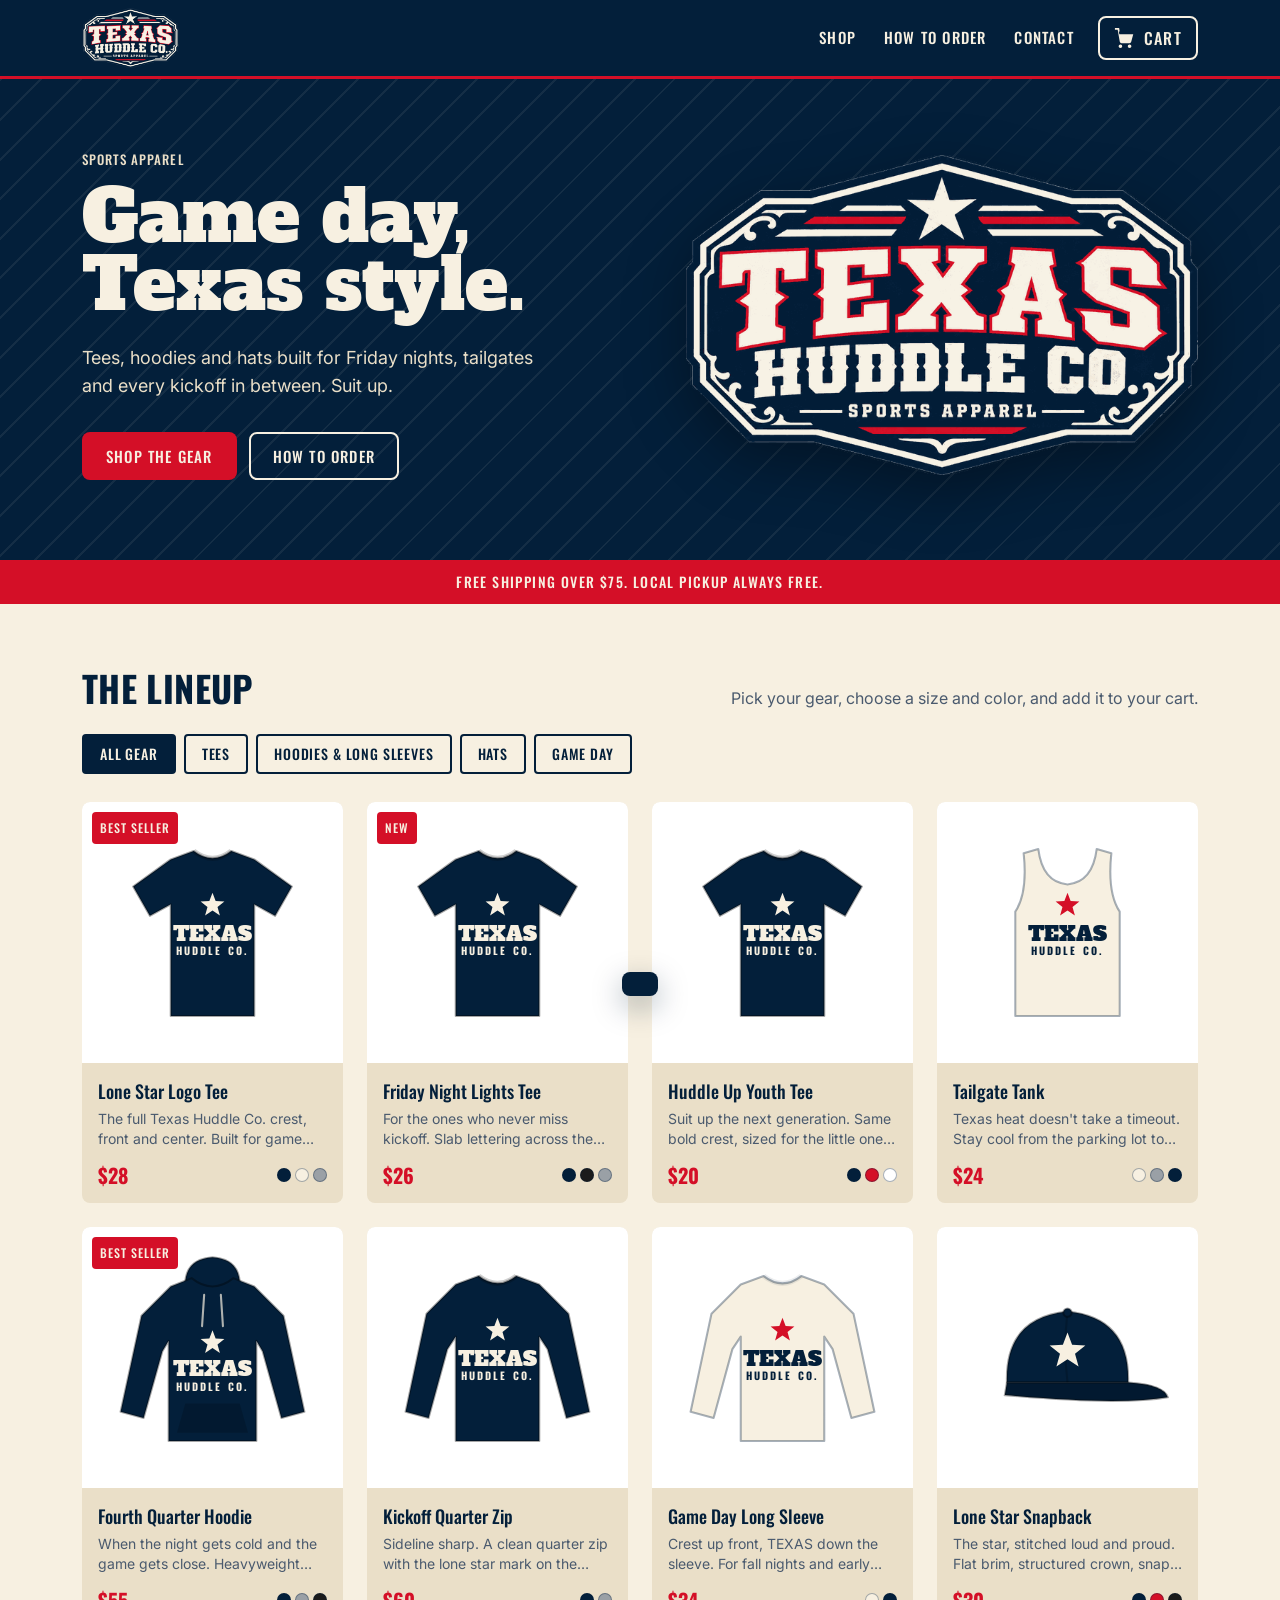
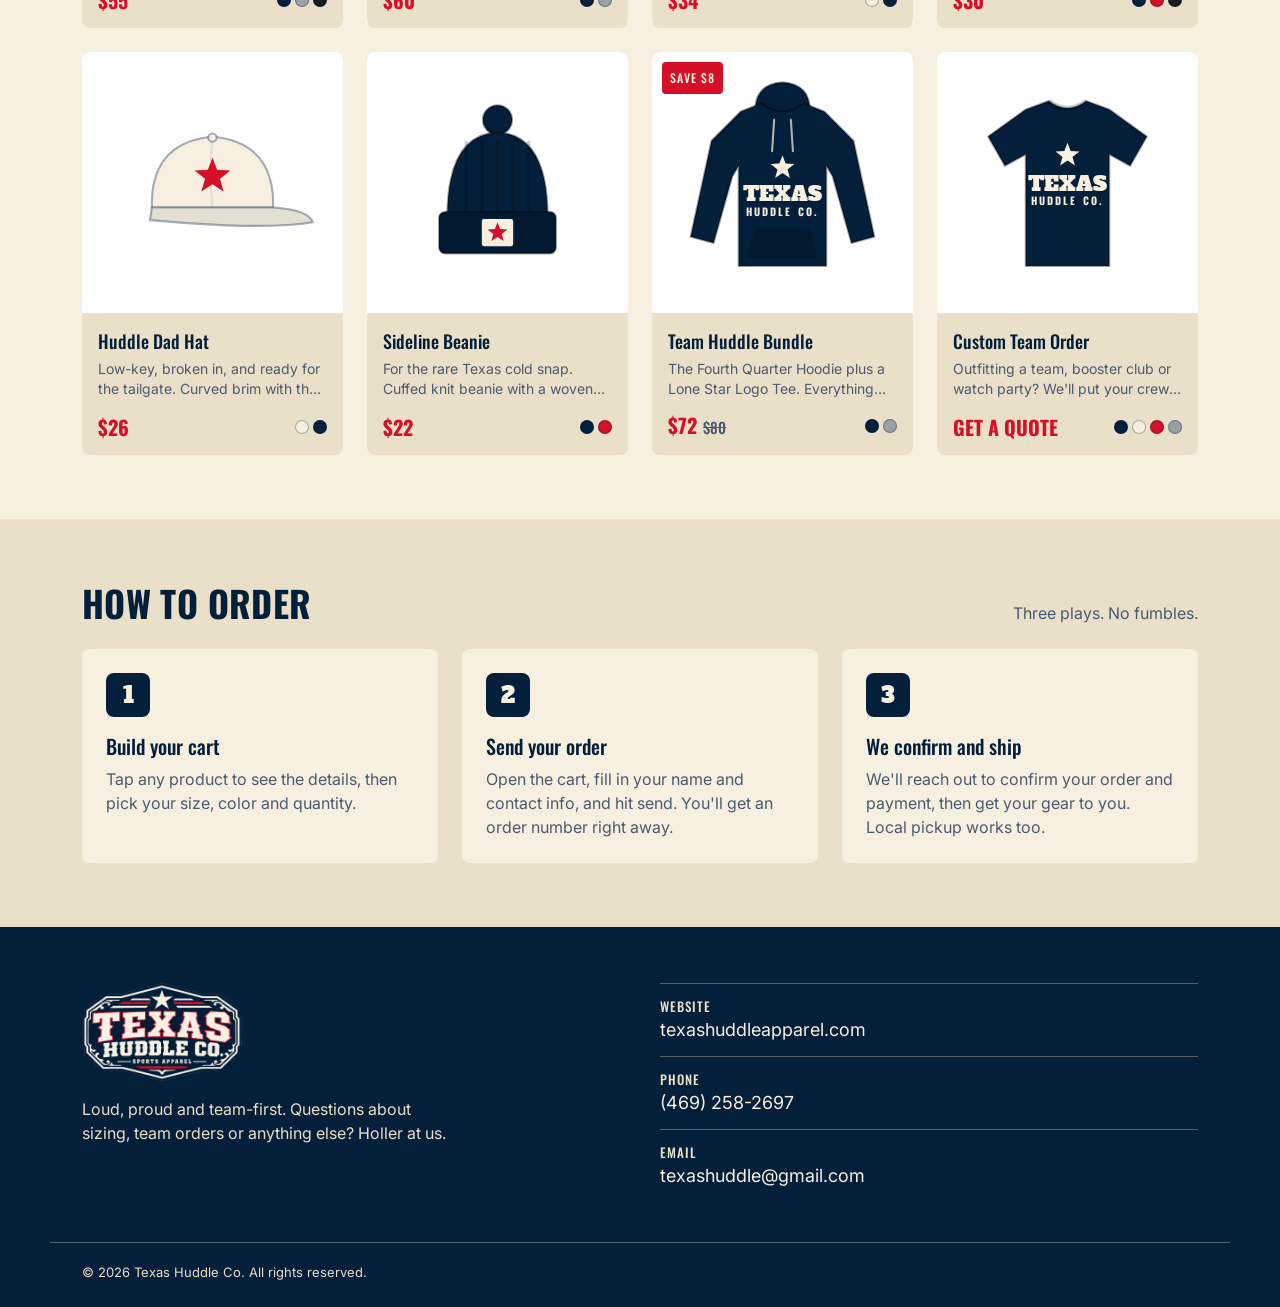
==== index.html @ c9c76880 "Add Texas Huddle Co. storefront website Static site with product catalog, product detail window with" ====
<!doctype html>
<html lang="en">
<head>
  <meta charset="utf-8">
  <meta name="viewport" content="width=device-width, initial-scale=1">
  <title>Texas Huddle Co. | Sports Apparel</title>
  <meta name="description" content="Texas Huddle Co. sports apparel. Tees, hoodies and hats built for game day, Texas style.">
  <meta name="theme-color" content="#031F3A">
  <link rel="icon" type="image/png" href="assets/favicon.png">
  <link rel="apple-touch-icon" href="assets/apple-touch-icon.png">
  <link rel="preconnect" href="https://fonts.googleapis.com">
  <link rel="preconnect" href="https://fonts.gstatic.com" crossorigin>
  <link href="https://fonts.googleapis.com/css2?family=Alfa+Slab+One&family=Inter:wght@400;600&family=Oswald:wght@500;700&display=swap" rel="stylesheet">
  <link rel="stylesheet" href="css/styles.css">
</head>
<body>
  <a class="skip-link" href="#shop">Skip to products</a>

  <header class="site-header">
    <div class="container header-inner">
      <a href="#top" class="brand" aria-label="Texas Huddle Co. home">
        <img src="assets/logo-web.png" alt="Texas Huddle Co. Sports Apparel" width="140" height="86">
      </a>
      <nav class="main-nav" aria-label="Main">
        <a href="#shop">Shop</a>
        <a href="#how-to-order">How to order</a>
        <a href="#contact">Contact</a>
      </nav>
      <button class="cart-button" type="button" data-open-cart aria-label="Open cart">
        <svg viewBox="0 0 24 24" width="22" height="22" aria-hidden="true"><path fill="currentColor" d="M7 18a2 2 0 1 0 0 4 2 2 0 0 0 0-4Zm10 0a2 2 0 1 0 0 4 2 2 0 0 0 0-4ZM5.2 4l.6 3H21l-2.2 8.2a2 2 0 0 1-1.9 1.5H8.3a2 2 0 0 1-2-1.6L4 2H1V0h4.6l.6 4Z" transform="translate(0 1)"/></svg>
        <span class="cart-label">CART</span>
        <span class="cart-count" data-cart-count hidden>0</span>
      </button>
    </div>
  </header>

  <main id="top">
    <section class="hero">
      <div class="container hero-inner">
        <div class="hero-copy">
          <p class="eyebrow">Sports apparel</p>
          <h1 class="display">Game day,<br>Texas style.</h1>
          <p class="hero-sub">Tees, hoodies and hats built for Friday nights, tailgates and every kickoff in between. Suit up.</p>
          <div class="hero-actions">
            <a class="btn btn-primary" href="#shop">SHOP THE GEAR</a>
            <a class="btn btn-outline-cream" href="#how-to-order">HOW TO ORDER</a>
          </div>
        </div>
        <div class="hero-logo">
          <img src="assets/logo-web.png" alt="" width="520" height="320">
        </div>
      </div>
    </section>

    <div class="promo-strip">
      <div class="container" data-free-shipping-note>Free shipping over $75.</div>
    </div>

    <section id="shop" class="section">
      <div class="container">
        <div class="section-head">
          <h2 class="h1">The lineup</h2>
          <p class="muted">Pick your gear, choose a size and color, and add it to your cart.</p>
        </div>
        <div class="filters" role="tablist" aria-label="Product categories" data-filters></div>
        <div class="product-grid" data-product-grid></div>
      </div>
    </section>

    <section id="how-to-order" class="section section-tint">
      <div class="container">
        <div class="section-head">
          <h2 class="h1">How to order</h2>
          <p class="muted">Three plays. No fumbles.</p>
        </div>
        <ol class="steps">
          <li>
            <span class="step-num">1</span>
            <h3 class="h3">Build your cart</h3>
            <p>Tap any product to see the details, then pick your size, color and quantity.</p>
          </li>
          <li>
            <span class="step-num">2</span>
            <h3 class="h3">Send your order</h3>
            <p>Open the cart, fill in your name and contact info, and hit send. You'll get an order number right away.</p>
          </li>
          <li>
            <span class="step-num">3</span>
            <h3 class="h3">We confirm and ship</h3>
            <p>We'll reach out to confirm your order and payment, then get your gear to you. Local pickup works too.</p>
          </li>
        </ol>
      </div>
    </section>
  </main>

  <footer id="contact" class="site-footer">
    <div class="container footer-inner">
      <div class="footer-brand">
        <img src="assets/logo-web.png" alt="Texas Huddle Co." width="160" height="99">
        <p>Loud, proud and team-first. Questions about sizing, team orders or anything else? Holler at us.</p>
      </div>
      <ul class="footer-contact">
        <li><span class="label">Website</span><a href="https://texashuddleapparel.com">texashuddleapparel.com</a></li>
        <li><span class="label">Phone</span><a href="tel:+14692582697">(469) 258-2697</a></li>
        <li><span class="label">Email</span><a href="mailto:texashuddle@gmail.com">texashuddle@gmail.com</a></li>
      </ul>
    </div>
    <div class="container footer-legal">
      <small>&copy; <span data-year></span> Texas Huddle Co. All rights reserved.</small>
    </div>
  </footer>

  <!-- Product detail -->
  <dialog class="modal product-modal" data-product-modal aria-labelledby="pm-title">
    <form method="dialog" class="modal-close-form">
      <button class="icon-btn modal-close" aria-label="Close">&times;</button>
    </form>
    <div class="product-modal-body" data-product-modal-body></div>
  </dialog>

  <!-- Cart + checkout -->
  <div class="drawer-backdrop" data-drawer-backdrop hidden></div>
  <aside class="drawer" data-drawer aria-labelledby="cart-title" aria-hidden="true" tabindex="-1">
    <div class="drawer-head">
      <h2 id="cart-title" class="h2" data-drawer-title>Your cart</h2>
      <button class="icon-btn" type="button" data-close-cart aria-label="Close cart">&times;</button>
    </div>
    <div class="drawer-body" data-drawer-body></div>
  </aside>

  <div class="toast" data-toast role="status" aria-live="polite"></div>

  <script src="js/config.js"></script>
  <script src="js/products.js"></script>
  <script src="js/app.js"></script>
</body>
</html>
---- css/styles.css ----
/* Texas Huddle Co. — site styles. Tokens come from the brand kit. */
:root {
  --navy: #031F3A;
  --navy-700: #0F3357;
  --cream: #F7F0E1;
  --cream-200: #EADFC8;
  --red: #D40F27;
  --white: #FFFFFF;
  --ink: #031F3A;
  --muted: #4A5A6E;
  --accent: #D40F27;
  --accent-on-navy: #FF5A6B;
  --line: #CFC3A8;

  --font-display: "Alfa Slab One", Rockwell, "Roboto Slab", Georgia, serif;
  --font-heading: "Oswald", "Arial Narrow", Impact, sans-serif;
  --font-sans: "Inter", system-ui, -apple-system, "Segoe UI", sans-serif;

  --space-2: 8px;
  --space-4: 16px;
  --space-6: 24px;
  --space-10: 40px;
  --space-16: 64px;

  --radius-sm: 4px;
  --radius-md: 8px;
  --radius-lg: 16px;

  --header-h: 76px;
}

*, *::before, *::after { box-sizing: border-box; }
html { scroll-behavior: smooth; scroll-padding-top: calc(var(--header-h) + 8px); }
body {
  margin: 0;
  background: var(--cream);
  color: var(--ink);
  font: 400 16px/24px var(--font-sans);
  -webkit-font-smoothing: antialiased;
}
img { max-width: 100%; display: block; }
a { color: inherit; }
button, input, select, textarea { font: inherit; color: inherit; }
body.no-scroll { overflow: hidden; }

.container { width: 100%; max-width: 1180px; margin: 0 auto; padding: 0 16px; }
@media (min-width: 720px) { .container { padding: 0 32px; } }

.skip-link { position: absolute; left: -9999px; top: 8px; background: var(--cream); color: var(--navy); padding: 8px 12px; z-index: 100; }
.skip-link:focus { left: 8px; }

/* Type */
.display { font-family: var(--font-display); font-weight: 400; font-size: clamp(44px, 8vw, 72px); line-height: 0.95; margin: 0; }
.h1 { font-family: var(--font-heading); font-weight: 700; font-size: clamp(28px, 4vw, 36px); line-height: 1.1; margin: 0; text-transform: uppercase; letter-spacing: 0.01em; }
.h2 { font-family: var(--font-heading); font-weight: 700; font-size: 28px; line-height: 32px; margin: 0; text-transform: uppercase; }
.h3 { font-family: var(--font-heading); font-weight: 500; font-size: 20px; line-height: 26px; margin: 0; }
.label, .eyebrow { font-family: var(--font-heading); font-weight: 500; font-size: 13px; line-height: 16px; text-transform: uppercase; letter-spacing: 0.08em; }
.muted { color: var(--muted); }
small { font-size: 13px; line-height: 18px; }

/* Focus */
:focus-visible { outline: 3px solid var(--navy); outline-offset: 2px; }
.site-header :focus-visible, .hero :focus-visible, .site-footer :focus-visible, .promo-strip :focus-visible { outline-color: var(--cream); }

/* Buttons */
.btn {
  display: inline-flex; align-items: center; justify-content: center; gap: 8px;
  min-height: 48px; padding: 0 22px;
  border-radius: var(--radius-md); border: 2px solid transparent;
  font-family: var(--font-heading); font-weight: 500; font-size: 15px; letter-spacing: 0.08em;
  text-decoration: none; cursor: pointer; transition: background .15s, color .15s, border-color .15s, transform .1s;
}
.btn:active { transform: translateY(1px); }
.btn-primary { background: var(--red); color: var(--cream); }
.btn-primary:hover { background: #B50C21; }
.btn-primary:disabled { background: #9C8F86; cursor: not-allowed; }
.btn-outline-cream { border-color: var(--cream); color: var(--cream); background: transparent; }
.btn-outline-cream:hover { background: var(--navy-700); }
.btn-outline-navy { border-color: var(--navy); color: var(--navy); background: transparent; }
.btn-outline-navy:hover { background: var(--cream-200); }
.btn-block { width: 100%; }
.icon-btn {
  width: 44px; height: 44px; border-radius: var(--radius-md); border: 0; background: transparent;
  font-size: 28px; line-height: 1; cursor: pointer; color: inherit;
}
.icon-btn:hover { background: var(--cream-200); }

/* Header */
.site-header { position: sticky; top: 0; z-index: 40; background: var(--navy); color: var(--cream); border-bottom: 3px solid var(--red); }
.header-inner { display: flex; align-items: center; gap: 24px; height: var(--header-h); }
.brand img { width: auto; height: 60px; }
.main-nav { display: flex; gap: 28px; margin-left: auto; }
.main-nav a { font-family: var(--font-heading); font-weight: 500; font-size: 15px; letter-spacing: 0.08em; text-transform: uppercase; text-decoration: none; padding: 8px 0; border-bottom: 2px solid transparent; }
.main-nav a:hover { border-bottom-color: var(--cream); }
.cart-button {
  position: relative; display: inline-flex; align-items: center; gap: 8px;
  height: 44px; padding: 0 14px; border-radius: var(--radius-md);
  border: 2px solid var(--cream); background: transparent; color: var(--cream); cursor: pointer;
  font-family: var(--font-heading); font-weight: 500; letter-spacing: 0.08em;
}
.cart-button:hover { background: var(--navy-700); }
.cart-count {
  position: absolute; top: -9px; right: -9px; min-width: 22px; height: 22px; padding: 0 6px;
  border-radius: 11px; background: var(--red); color: var(--cream);
  font: 600 12px/22px var(--font-sans); text-align: center; border: 2px solid var(--navy);
}
.cart-count.bump { animation: bump .35s ease; }
@keyframes bump { 50% { transform: scale(1.3); } }
@media (max-width: 719px) {
  :root { --header-h: 64px; }
  .brand img { height: 48px; }
  .main-nav { display: none; }
  .cart-button { margin-left: auto; }
}

/* Hero */
.hero { background: var(--navy); color: var(--cream); overflow: hidden; position: relative; }
.hero::before {
  content: ""; position: absolute; inset: 0; pointer-events: none; opacity: .07;
  background: repeating-linear-gradient(135deg, var(--cream) 0 2px, transparent 2px 28px);
}
.hero-inner { position: relative; display: grid; grid-template-columns: 1.1fr 1fr; gap: 40px; align-items: center; padding-top: 72px; padding-bottom: 80px; }
.hero .eyebrow { color: var(--cream-200); margin: 0 0 16px; }
.hero-sub { font-size: 18px; line-height: 28px; max-width: 460px; margin: 24px 0 32px; color: var(--cream-200); }
.hero-actions { display: flex; flex-wrap: wrap; gap: 12px; }
.hero-logo img { width: 100%; max-width: 520px; margin-left: auto; filter: drop-shadow(0 18px 30px rgba(0,0,0,.35)); }
@media (max-width: 859px) {
  .hero-inner { grid-template-columns: 1fr; padding-top: 40px; padding-bottom: 48px; gap: 24px; }
  .hero-logo { order: -1; }
  .hero-logo img { max-width: 320px; margin: 0 auto; }
}

.promo-strip { background: var(--red); color: var(--cream); text-align: center; font-family: var(--font-heading); font-weight: 500; letter-spacing: 0.1em; text-transform: uppercase; font-size: 14px; padding: 10px 0; }

/* Sections */
.section { padding: var(--space-16) 0; }
@media (max-width: 719px) { .section { padding: var(--space-10) 0; } }
.section-tint { background: var(--cream-200); }
.section-head { display: flex; flex-wrap: wrap; align-items: baseline; justify-content: space-between; gap: 8px 24px; margin-bottom: 24px; }
.section-head p { margin: 0; }

/* Filters */
.filters { display: flex; gap: 8px; overflow-x: auto; padding-bottom: 4px; margin-bottom: 24px; scrollbar-width: none; }
.filters::-webkit-scrollbar { display: none; }
.filter-chip {
  flex: none; height: 40px; padding: 0 16px; border-radius: var(--radius-sm);
  border: 2px solid var(--navy); background: transparent; color: var(--navy); cursor: pointer;
  font-family: var(--font-heading); font-weight: 500; font-size: 14px; letter-spacing: 0.06em; text-transform: uppercase;
}
.filter-chip:hover { background: var(--cream-200); }
.filter-chip[aria-selected="true"] { background: var(--navy); color: var(--cream); }

/* Product grid */
.product-grid { display: grid; grid-template-columns: repeat(auto-fill, minmax(250px, 1fr)); gap: 24px; }
@media (max-width: 559px) { .product-grid { grid-template-columns: repeat(2, minmax(0, 1fr)); gap: 12px; } }
.product-card {
  display: flex; flex-direction: column; background: var(--cream-200); border-radius: var(--radius-md);
  overflow: hidden; text-align: left; border: 0; padding: 0; cursor: pointer; color: var(--ink);
  transition: transform .15s, box-shadow .15s;
}
.product-card:hover { transform: translateY(-3px); box-shadow: 0 10px 24px rgba(3,31,58,.14); }
.product-media { position: relative; aspect-ratio: 1 / 1; background: var(--white); display: grid; place-items: center; overflow: hidden; }
.product-media img, .product-media svg { width: 100%; height: 100%; object-fit: cover; }
.product-media svg { padding: 10%; object-fit: contain; }
.badge {
  position: absolute; top: 10px; left: 10px; background: var(--red); color: var(--cream);
  border-radius: var(--radius-sm); padding: 4px 8px;
  font-family: var(--font-heading); font-weight: 500; font-size: 12px; letter-spacing: 0.08em;
}
.product-info { padding: 16px; display: flex; flex-direction: column; gap: 6px; flex: 1; }
.product-info .h3 { font-size: 18px; line-height: 24px; }
.product-desc { margin: 0; font-size: 14px; line-height: 20px; color: var(--muted); display: -webkit-box; -webkit-line-clamp: 2; -webkit-box-orient: vertical; overflow: hidden; }
.product-foot { margin-top: auto; padding-top: 8px; display: flex; align-items: center; justify-content: space-between; gap: 8px; }
.price { font-family: var(--font-heading); font-weight: 700; font-size: 20px; color: var(--accent); }
.price s { color: var(--muted); font-weight: 500; font-size: 15px; margin-left: 6px; }
.swatches { display: flex; gap: 4px; }
.swatch-dot { width: 14px; height: 14px; border-radius: 50%; border: 1px solid rgba(3,31,58,.35); }
@media (max-width: 559px) {
  .product-info { padding: 12px; }
  .product-info .h3 { font-size: 16px; line-height: 20px; }
  .product-desc { display: none; }
  .price { font-size: 17px; }
  .swatches { display: none; }
}
.empty-state { grid-column: 1 / -1; text-align: center; padding: 40px; color: var(--muted); }

/* Steps */
.steps { list-style: none; margin: 0; padding: 0; display: grid; grid-template-columns: repeat(auto-fit, minmax(240px, 1fr)); gap: 24px; }
.steps li { background: var(--cream); border-radius: var(--radius-md); padding: 24px; }
.steps p { margin: 8px 0 0; color: var(--muted); }
.step-num { display: inline-grid; place-items: center; width: 44px; height: 44px; border-radius: var(--radius-md); background: var(--navy); color: var(--cream); font-family: var(--font-display); font-size: 22px; margin-bottom: 16px; }

/* Footer */
.site-footer { background: var(--navy); color: var(--cream); padding-top: 56px; }
.footer-inner { display: grid; grid-template-columns: 1fr 1fr; gap: 40px; padding-bottom: 40px; }
.footer-brand img { width: 160px; height: auto; margin-bottom: 16px; }
.footer-brand p { color: var(--cream-200); max-width: 380px; margin: 0; }
.footer-contact { list-style: none; margin: 0; padding: 0; }
.footer-contact li { display: flex; flex-direction: column; gap: 4px; padding: 14px 0; border-top: 1px solid rgba(234,223,200,.35); }
.footer-contact .label { color: var(--cream-200); }
.footer-contact a { font-size: 18px; text-decoration: none; }
.footer-contact a:hover { text-decoration: underline; }
.footer-legal { border-top: 1px solid rgba(234,223,200,.35); padding-top: 16px; padding-bottom: 24px; color: var(--cream-200); }
@media (max-width: 719px) { .footer-inner { grid-template-columns: 1fr; } }

/* Product modal */
.modal {
  border: 0; padding: 0; border-radius: var(--radius-lg); background: var(--cream); color: var(--ink);
  width: min(920px, calc(100vw - 32px)); max-height: calc(100vh - 32px);
}
.modal::backdrop { background: rgba(3,31,58,.7); }
.modal[open] { animation: pop .18s ease-out; }
@keyframes pop { from { opacity: 0; transform: translateY(12px); } }
.modal-close-form { position: absolute; top: 8px; right: 8px; margin: 0; z-index: 2; }
.modal-close { background: var(--cream); }
.product-modal-body { display: grid; grid-template-columns: minmax(0, 1fr) minmax(0, 1fr); max-height: calc(100vh - 32px); }
.pm-media { background: var(--white); display: grid; place-items: center; position: relative; min-height: 0; }
.pm-media img, .pm-media svg { width: 100%; height: 100%; object-fit: cover; }
.pm-media svg { padding: 12%; object-fit: contain; }
.pm-info { padding: 32px; display: flex; flex-direction: column; gap: 16px; overflow-y: auto; }
.pm-info .label { color: var(--muted); }
.pm-info h2 { font-family: var(--font-heading); font-weight: 700; font-size: 30px; line-height: 34px; margin: 0; text-transform: uppercase; }
.pm-info p { margin: 0; }
.pm-details { margin: 0; padding-left: 18px; color: var(--muted); }
.pm-details li { margin: 2px 0; }
.option-group { border: 0; margin: 0; padding: 0; }
.option-group legend { padding: 0; margin-bottom: 8px; }
.option-row { display: flex; flex-wrap: wrap; gap: 8px; }
.option-row input { position: absolute; opacity: 0; pointer-events: none; }
.size-pill {
  min-width: 48px; height: 40px; padding: 0 10px; display: inline-grid; place-items: center;
  border: 2px solid var(--line); border-radius: var(--radius-sm); background: var(--white); cursor: pointer;
  font-family: var(--font-heading); font-weight: 500; letter-spacing: 0.04em;
}
.size-pill:hover { border-color: var(--navy); }
input:checked + .size-pill { background: var(--navy); border-color: var(--navy); color: var(--cream); }
input:focus-visible + .size-pill, input:focus-visible + .color-pill { outline: 3px solid var(--navy); outline-offset: 2px; }
.color-pill {
  display: inline-flex; align-items: center; gap: 8px; height: 40px; padding: 0 12px 0 8px;
  border: 2px solid var(--line); border-radius: var(--radius-sm); background: var(--white); cursor: pointer; font-size: 14px;
}
.color-pill:hover { border-color: var(--navy); }
.color-pill .swatch-dot { width: 20px; height: 20px; }
input:checked + .color-pill { border-color: var(--navy); box-shadow: inset 0 0 0 1px var(--navy); font-weight: 600; }
.qty { display: inline-flex; align-items: center; border: 2px solid var(--line); border-radius: var(--radius-sm); background: var(--white); }
.qty button { width: 40px; height: 40px; border: 0; background: transparent; cursor: pointer; font-size: 20px; }
.qty button:hover { background: var(--cream-200); }
.qty input { width: 44px; height: 40px; border: 0; text-align: center; background: transparent; -moz-appearance: textfield; }
.qty input::-webkit-inner-spin-button, .qty input::-webkit-outer-spin-button { -webkit-appearance: none; margin: 0; }
.pm-actions { display: flex; gap: 12px; align-items: center; flex-wrap: wrap; margin-top: 4px; }
.pm-actions .btn { flex: 1; }
.field-error { color: var(--accent); font-size: 13px; margin: 4px 0 0; }
@media (max-width: 719px) {
  .modal { overflow-y: auto; }
  .modal { width: 100vw; max-width: 100vw; max-height: 100dvh; height: 100dvh; border-radius: 0; margin: 0; }
  .product-modal-body { grid-template-columns: minmax(0, 1fr); max-height: none; }
  .pm-media { aspect-ratio: 4 / 3; }
  .pm-info { padding: 20px 16px 32px; }
  .pm-info h2 { font-size: 24px; line-height: 28px; }
}

/* Drawer */
.drawer-backdrop { position: fixed; inset: 0; background: rgba(3,31,58,.6); z-index: 50; opacity: 0; transition: opacity .2s; }
.drawer-backdrop.show { opacity: 1; }
.drawer {
  position: fixed; top: 0; right: 0; bottom: 0; z-index: 60; width: min(460px, 100vw);
  background: var(--cream); display: flex; flex-direction: column;
  transform: translateX(100%); transition: transform .25s ease; box-shadow: -10px 0 30px rgba(3,31,58,.25);
  visibility: hidden;
}
.drawer.open { transform: none; visibility: visible; }
.drawer-head { display: flex; align-items: center; justify-content: space-between; padding: 16px 16px 16px 24px; background: var(--navy); color: var(--cream); }
.drawer-head .icon-btn:hover { background: var(--navy-700); }
.drawer-body { flex: 1; overflow-y: auto; padding: 16px 24px 24px; display: flex; flex-direction: column; }
@media (max-width: 479px) { .drawer-body { padding: 16px; } }

.cart-empty { text-align: center; padding: 48px 8px; color: var(--muted); }
.cart-empty .h3 { color: var(--ink); margin-bottom: 8px; }
.cart-empty .btn { margin-top: 20px; }
.cart-list { list-style: none; margin: 0; padding: 0; }
.cart-item { display: grid; grid-template-columns: 72px 1fr auto; gap: 12px; padding: 16px 0; border-bottom: 1px solid var(--line); align-items: start; }
.cart-thumb { width: 72px; height: 72px; background: var(--white); border-radius: var(--radius-sm); overflow: hidden; display: grid; place-items: center; }
.cart-thumb svg { width: 100%; height: 100%; padding: 8px; }
.cart-thumb img { width: 100%; height: 100%; object-fit: cover; }
.cart-item-name { font-weight: 600; margin: 0; line-height: 20px; }
.cart-item-meta { font-size: 13px; color: var(--muted); margin: 2px 0 8px; }
.cart-item .qty button, .cart-item .qty input { height: 32px; }
.cart-item .qty button { width: 32px; font-size: 18px; }
.cart-item .qty input { width: 36px; }
.cart-item-side { display: flex; flex-direction: column; align-items: flex-end; gap: 8px; }
.cart-item-price { font-weight: 600; }
.link-btn { background: none; border: 0; padding: 0; cursor: pointer; color: var(--muted); text-decoration: underline; font-size: 13px; }
.link-btn:hover { color: var(--ink); }
.totals { margin: 16px 0; display: grid; gap: 6px; }
.totals div { display: flex; justify-content: space-between; }
.totals .grand { font-family: var(--font-heading); font-weight: 700; font-size: 20px; padding-top: 10px; border-top: 2px solid var(--navy); margin-top: 4px; }
.ship-note { font-size: 13px; color: var(--muted); background: var(--cream-200); border-radius: var(--radius-sm); padding: 8px 12px; margin: 0; }
.ship-note strong { color: var(--ink); }
.drawer-foot { margin-top: auto; padding-top: 16px; display: grid; gap: 10px; }

/* Checkout form */
.checkout-form { display: grid; gap: 14px; }
.field { display: grid; gap: 6px; }
.field label, .field legend { font-family: var(--font-heading); font-weight: 500; font-size: 13px; letter-spacing: 0.08em; text-transform: uppercase; }
.field .req { color: var(--accent); }
.field input, .field textarea, .field select {
  width: 100%; min-height: 44px; padding: 10px 12px; border: 2px solid var(--line); border-radius: var(--radius-sm);
  background: var(--white); color: var(--ink);
}
.field textarea { min-height: 88px; resize: vertical; }
.field input:focus, .field textarea:focus, .field select:focus { border-color: var(--navy); outline: none; box-shadow: 0 0 0 3px rgba(3,31,58,.2); }
.field input[aria-invalid="true"], .field textarea[aria-invalid="true"] { border-color: var(--accent); }
.field-row { display: grid; grid-template-columns: 1fr 1fr; gap: 12px; }
@media (max-width: 399px) { .field-row { grid-template-columns: 1fr; } }
.radio-cards { border: 0; padding: 0; margin: 0; display: grid; gap: 8px; }
.radio-cards legend { margin-bottom: 6px; padding: 0; }
.radio-card { display: flex; gap: 10px; align-items: flex-start; padding: 12px; border: 2px solid var(--line); border-radius: var(--radius-sm); background: var(--white); cursor: pointer; }
.radio-card:has(input:checked) { border-color: var(--navy); }
.radio-card input { margin-top: 4px; accent-color: var(--navy); }
.radio-card span { display: grid; }
.radio-card small { color: var(--muted); }
.order-summary-mini { background: var(--cream-200); border-radius: var(--radius-md); padding: 12px 16px; font-size: 14px; }
.order-summary-mini div { display: flex; justify-content: space-between; gap: 8px; }
.back-link { justify-self: start; }

/* Confirmation */
.confirm { text-align: center; padding: 24px 4px; display: grid; gap: 16px; }
.confirm-star { width: 64px; height: 64px; margin: 0 auto; color: var(--red); }
.order-number { font-family: var(--font-display); font-size: 28px; letter-spacing: 0.04em; background: var(--navy); color: var(--cream); border-radius: var(--radius-md); padding: 12px; }
.confirm p { margin: 0; }
.confirm .muted { font-size: 14px; }

/* Toast */
.toast {
  position: fixed; left: 50%; bottom: 24px; z-index: 80; transform: translate(-50%, 120px);
  background: var(--navy); color: var(--cream); padding: 12px 18px; border-radius: var(--radius-md);
  box-shadow: 0 10px 30px rgba(3,31,58,.35); transition: transform .25s ease; max-width: calc(100vw - 32px);
  display: flex; align-items: center; gap: 12px;
}
.toast.show { transform: translate(-50%, 0); }
.toast button { background: none; border: 0; color: var(--cream); text-decoration: underline; cursor: pointer; font-family: var(--font-heading); letter-spacing: 0.06em; }

@media (prefers-reduced-motion: reduce) {
  *, *::before, *::after { animation: none !important; transition: none !important; }
  html { scroll-behavior: auto; }
}
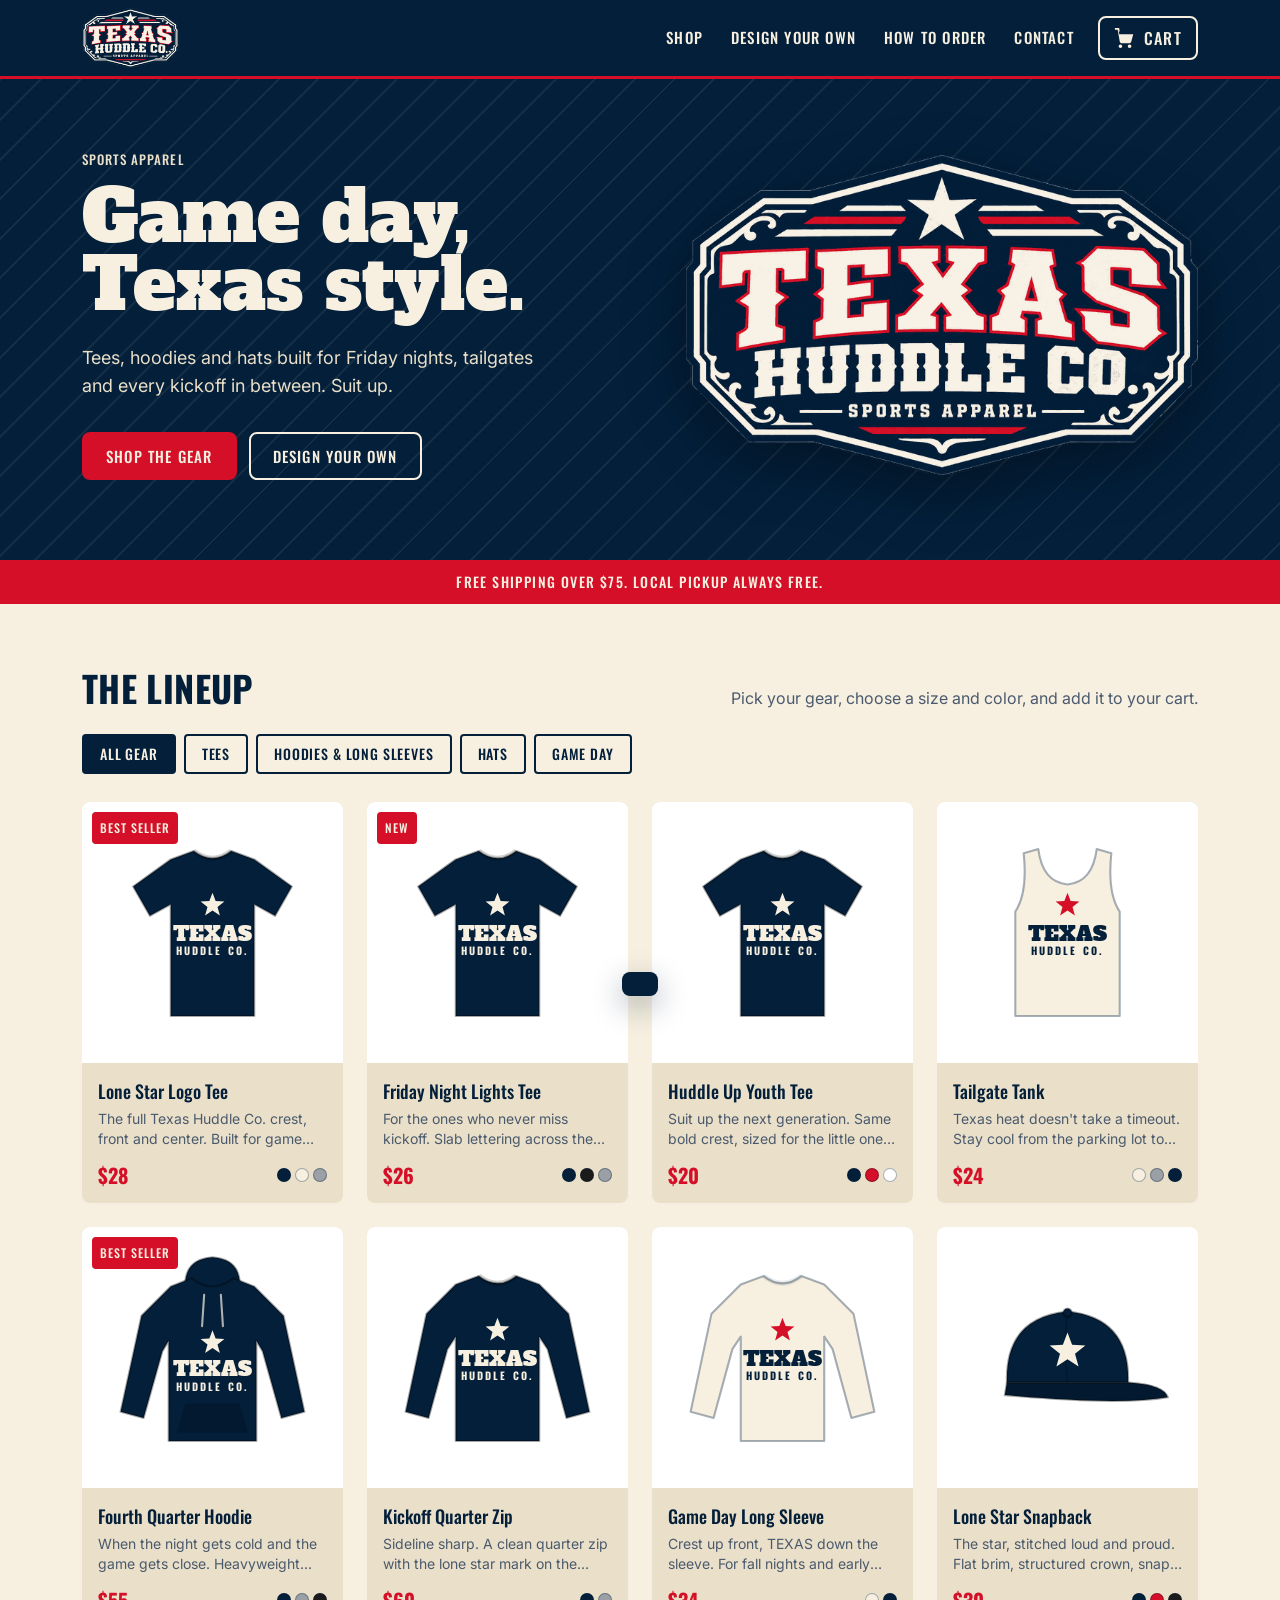
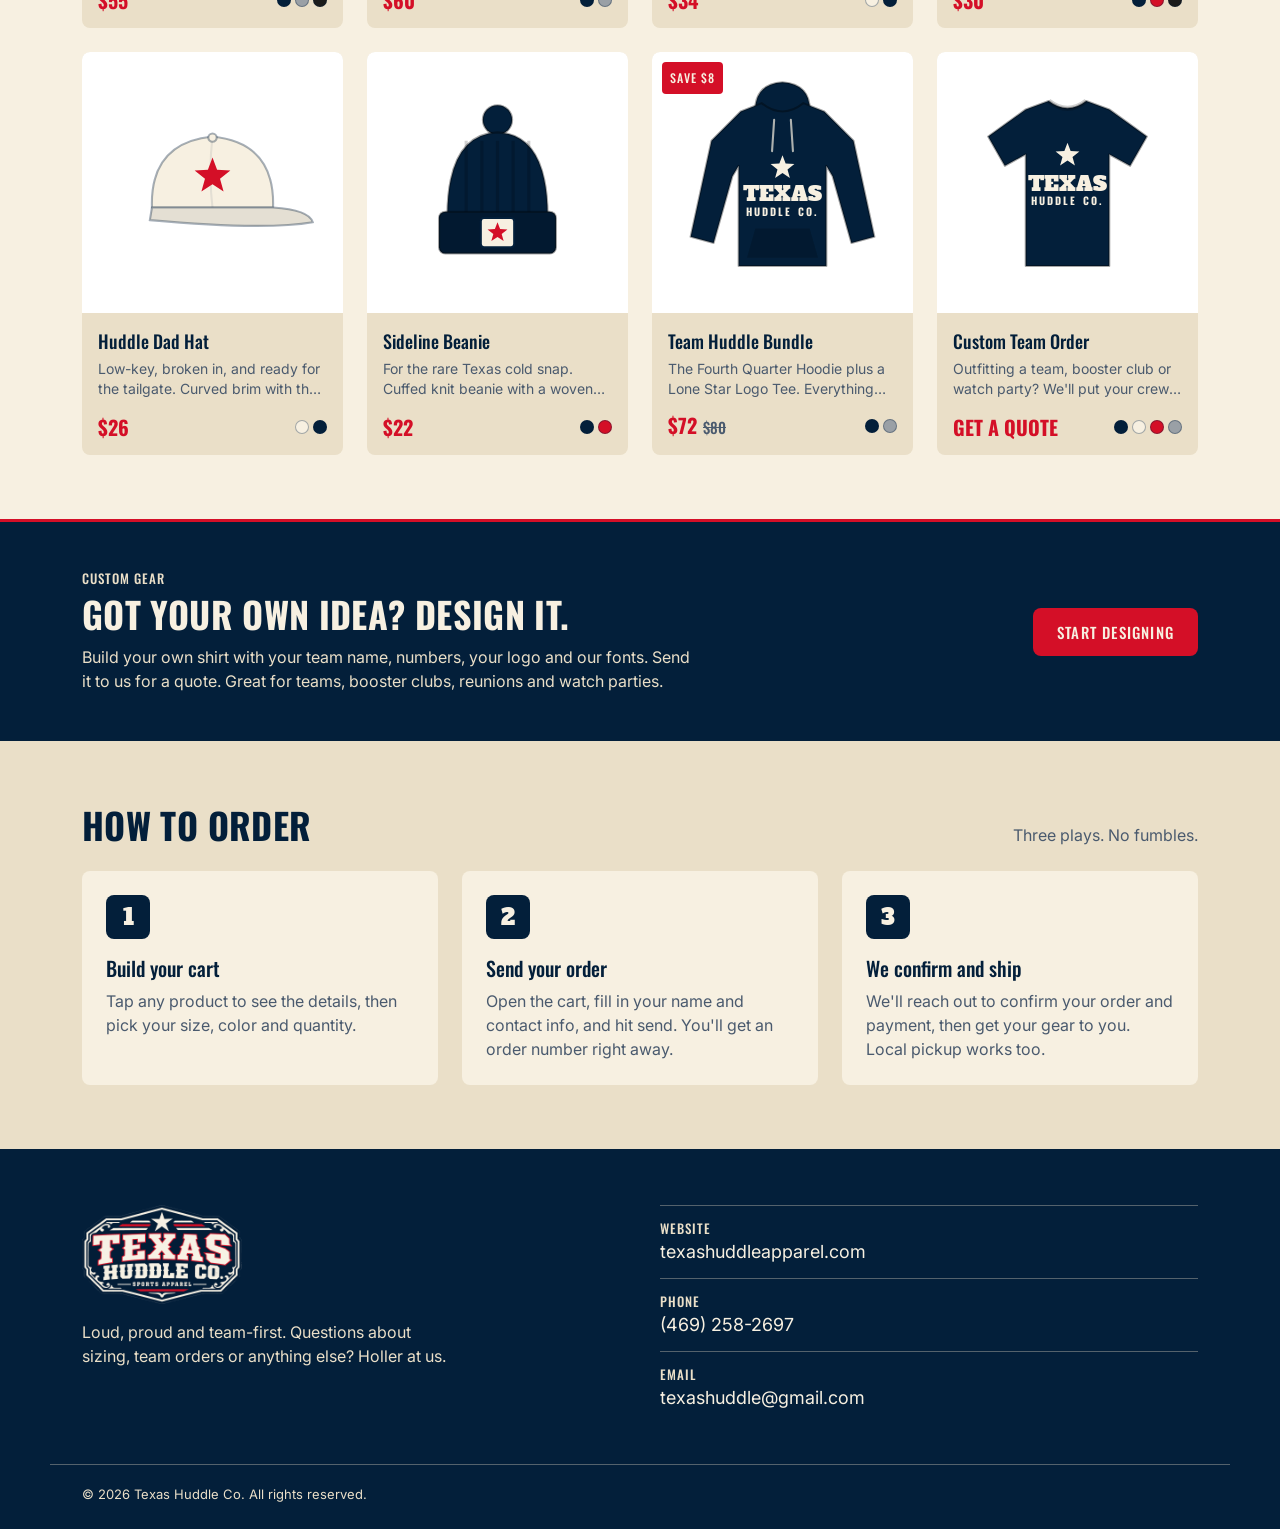
==== commit 41207233: "Add Design Your Own page with interactive shirt designer Customers pick a garment and color, add tex" ====
--- a/index.html
+++ b/index.html
@@ -23,6 +23,7 @@
       </a>
       <nav class="main-nav" aria-label="Main">
         <a href="#shop">Shop</a>
+        <a href="design.html">Design your own</a>
         <a href="#how-to-order">How to order</a>
         <a href="#contact">Contact</a>
       </nav>
@@ -43,7 +44,7 @@
           <p class="hero-sub">Tees, hoodies and hats built for Friday nights, tailgates and every kickoff in between. Suit up.</p>
           <div class="hero-actions">
             <a class="btn btn-primary" href="#shop">SHOP THE GEAR</a>
-            <a class="btn btn-outline-cream" href="#how-to-order">HOW TO ORDER</a>
+            <a class="btn btn-outline-cream" href="design.html">DESIGN YOUR OWN</a>
           </div>
         </div>
         <div class="hero-logo">
@@ -64,6 +65,17 @@
         </div>
         <div class="filters" role="tablist" aria-label="Product categories" data-filters></div>
         <div class="product-grid" data-product-grid></div>
+      </div>
+    </section>
+
+    <section class="design-cta">
+      <div class="container design-cta-inner">
+        <div>
+          <p class="eyebrow">Custom gear</p>
+          <h2 class="h1">Got your own idea? Design it.</h2>
+          <p>Build your own shirt with your team name, numbers, your logo and our fonts. Send it to us for a quote. Great for teams, booster clubs, reunions and watch parties.</p>
+        </div>
+        <a class="btn btn-primary" href="design.html">START DESIGNING</a>
       </div>
     </section>
 
@@ -132,6 +144,7 @@
   <div class="toast" data-toast role="status" aria-live="polite"></div>
 
   <script src="js/config.js"></script>
+  <script src="js/garments.js"></script>
   <script src="js/products.js"></script>
   <script src="js/app.js"></script>
 </body>
--- a/css/styles.css
+++ b/css/styles.css
@@ -30,6 +30,7 @@
 }
 
 *, *::before, *::after { box-sizing: border-box; }
+[hidden] { display: none !important; }
 html { scroll-behavior: smooth; scroll-padding-top: calc(var(--header-h) + 8px); }
 body {
   margin: 0;
@@ -93,7 +94,7 @@
 .main-nav a { font-family: var(--font-heading); font-weight: 500; font-size: 15px; letter-spacing: 0.08em; text-transform: uppercase; text-decoration: none; padding: 8px 0; border-bottom: 2px solid transparent; }
 .main-nav a:hover { border-bottom-color: var(--cream); }
 .cart-button {
-  position: relative; display: inline-flex; align-items: center; gap: 8px;
+  position: relative; display: inline-flex; align-items: center; gap: 8px; text-decoration: none;
   height: 44px; padding: 0 14px; border-radius: var(--radius-md);
   border: 2px solid var(--cream); background: transparent; color: var(--cream); cursor: pointer;
   font-family: var(--font-heading); font-weight: 500; letter-spacing: 0.08em;
@@ -106,11 +107,15 @@
 }
 .cart-count.bump { animation: bump .35s ease; }
 @keyframes bump { 50% { transform: scale(1.3); } }
+.main-nav a[aria-current="page"] { border-bottom-color: var(--red); }
 @media (max-width: 719px) {
-  :root { --header-h: 64px; }
-  .brand img { height: 48px; }
-  .main-nav { display: none; }
+  :root { --header-h: 104px; }
+  .header-inner { height: auto; flex-wrap: wrap; row-gap: 0; padding-top: 8px; }
+  .brand img { height: 44px; }
   .cart-button { margin-left: auto; }
+  .main-nav { order: 3; width: 100%; margin: 0; gap: 20px; overflow-x: auto; scrollbar-width: none; padding: 2px 0 4px; }
+  .main-nav::-webkit-scrollbar { display: none; }
+  .main-nav a { flex: none; font-size: 14px; }
 }
 
 /* Hero */
@@ -183,6 +188,12 @@
   .swatches { display: none; }
 }
 .empty-state { grid-column: 1 / -1; text-align: center; padding: 40px; color: var(--muted); }
+
+/* Design-your-own banner */
+.design-cta { background: var(--navy); color: var(--cream); padding: 48px 0; border-top: 3px solid var(--red); }
+.design-cta-inner { display: flex; align-items: center; justify-content: space-between; gap: 24px 48px; flex-wrap: wrap; }
+.design-cta .eyebrow { color: var(--cream-200); margin: 0 0 8px; }
+.design-cta p { margin: 12px 0 0; max-width: 620px; color: var(--cream-200); }
 
 /* Steps */
 .steps { list-style: none; margin: 0; padding: 0; display: grid; grid-template-columns: repeat(auto-fit, minmax(240px, 1fr)); gap: 24px; }
@@ -301,9 +312,9 @@
 /* Checkout form */
 .checkout-form { display: grid; gap: 14px; }
 .field { display: grid; gap: 6px; }
-.field label, .field legend { font-family: var(--font-heading); font-weight: 500; font-size: 13px; letter-spacing: 0.08em; text-transform: uppercase; }
+.field > label, .field > legend { font-family: var(--font-heading); font-weight: 500; font-size: 13px; letter-spacing: 0.08em; text-transform: uppercase; }
 .field .req { color: var(--accent); }
-.field input, .field textarea, .field select {
+.field input:not([type="radio"]):not([type="checkbox"]), .field textarea, .field select {
   width: 100%; min-height: 44px; padding: 10px 12px; border: 2px solid var(--line); border-radius: var(--radius-sm);
   background: var(--white); color: var(--ink);
 }
@@ -318,6 +329,7 @@
 .radio-card:has(input:checked) { border-color: var(--navy); }
 .radio-card input { margin-top: 4px; accent-color: var(--navy); }
 .radio-card span { display: grid; }
+.field > .radio-card { font: 400 16px/22px var(--font-sans); text-transform: none; letter-spacing: 0; }
 .radio-card small { color: var(--muted); }
 .order-summary-mini { background: var(--cream-200); border-radius: var(--radius-md); padding: 12px 16px; font-size: 14px; }
 .order-summary-mini div { display: flex; justify-content: space-between; gap: 8px; }
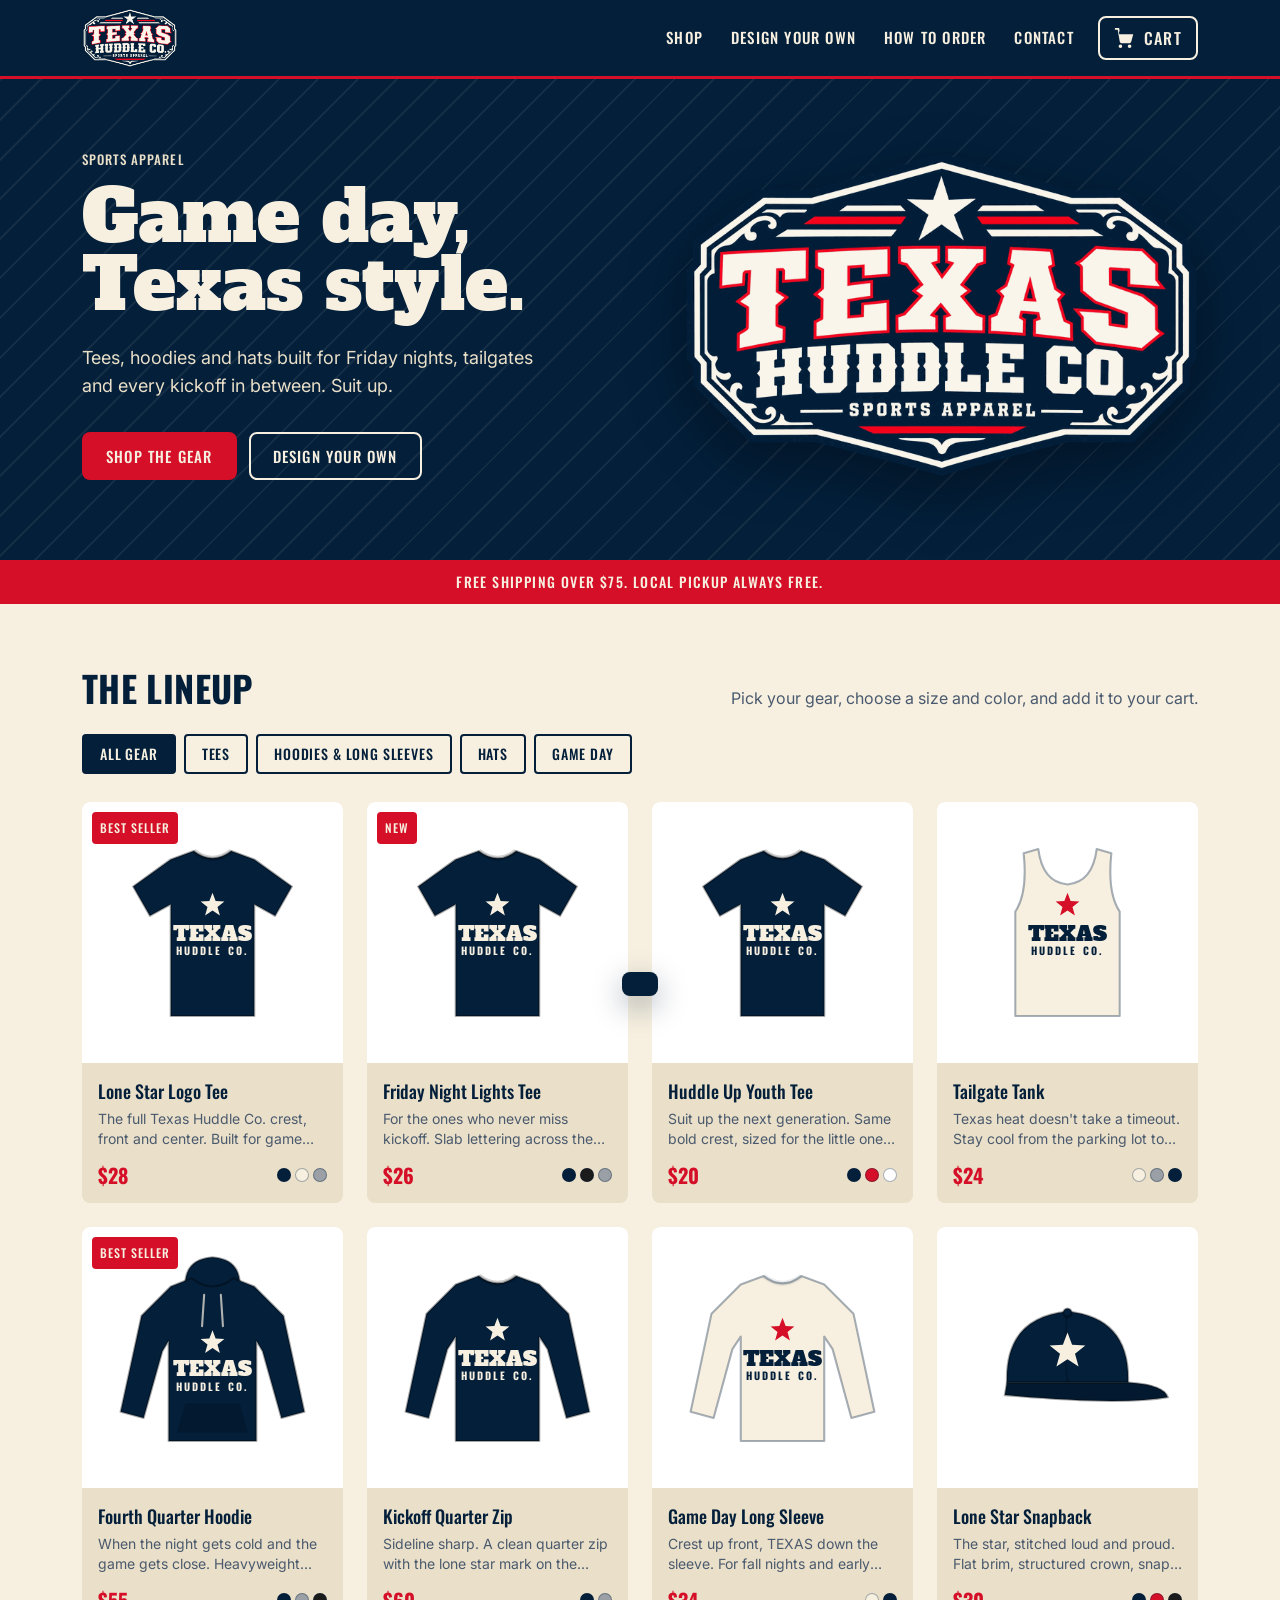
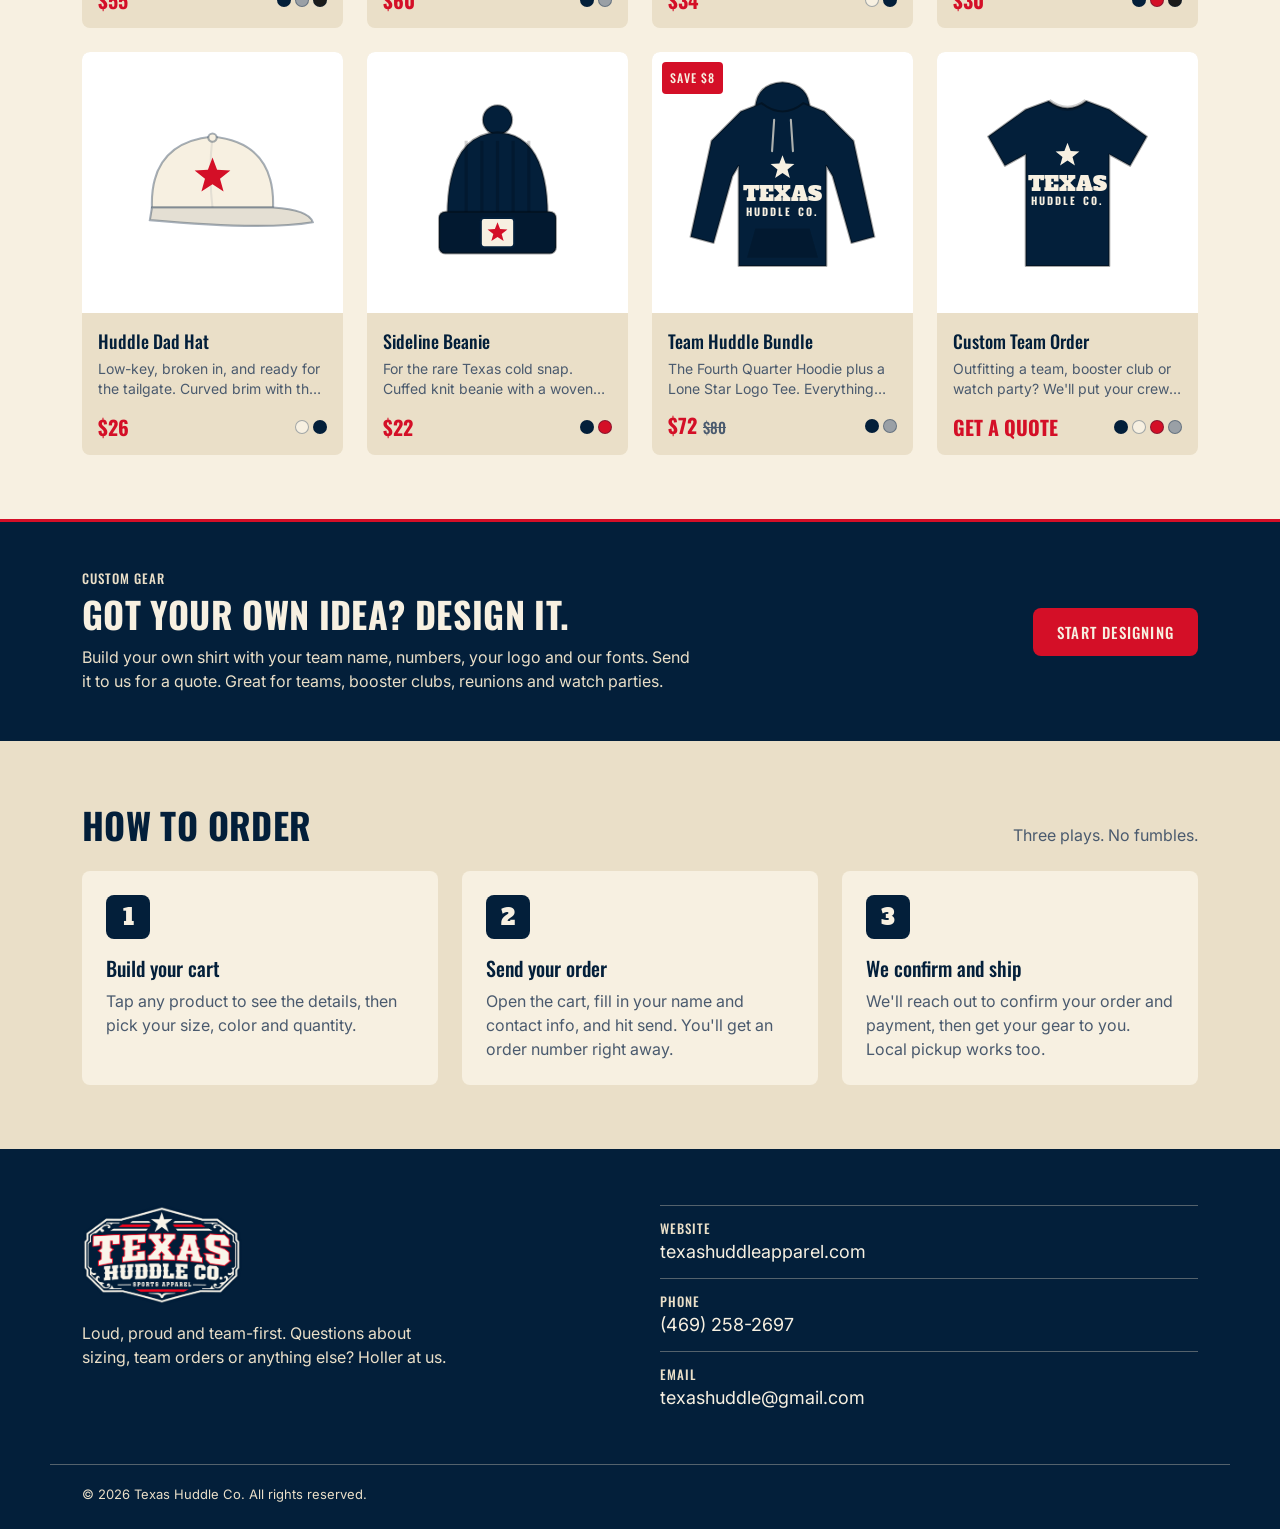
==== commit d1e67f58: "Use the new transparent-background logo everywhere Regenerates the web logo, favicon and home-screen" ====
--- a/index.html
+++ b/index.html
@@ -19,7 +19,7 @@
   <header class="site-header">
     <div class="container header-inner">
       <a href="#top" class="brand" aria-label="Texas Huddle Co. home">
-        <img src="assets/logo-web.png" alt="Texas Huddle Co. Sports Apparel" width="140" height="86">
+        <img src="assets/logo-web.png" alt="Texas Huddle Co. Sports Apparel" width="140" height="87">
       </a>
       <nav class="main-nav" aria-label="Main">
         <a href="#shop">Shop</a>
@@ -48,7 +48,7 @@
           </div>
         </div>
         <div class="hero-logo">
-          <img src="assets/logo-web.png" alt="" width="520" height="320">
+          <img src="assets/logo-web.png" alt="" width="520" height="324">
         </div>
       </div>
     </section>
@@ -109,7 +109,7 @@
   <footer id="contact" class="site-footer">
     <div class="container footer-inner">
       <div class="footer-brand">
-        <img src="assets/logo-web.png" alt="Texas Huddle Co." width="160" height="99">
+        <img src="assets/logo-web.png" alt="Texas Huddle Co." width="160" height="100">
         <p>Loud, proud and team-first. Questions about sizing, team orders or anything else? Holler at us.</p>
       </div>
       <ul class="footer-contact">
